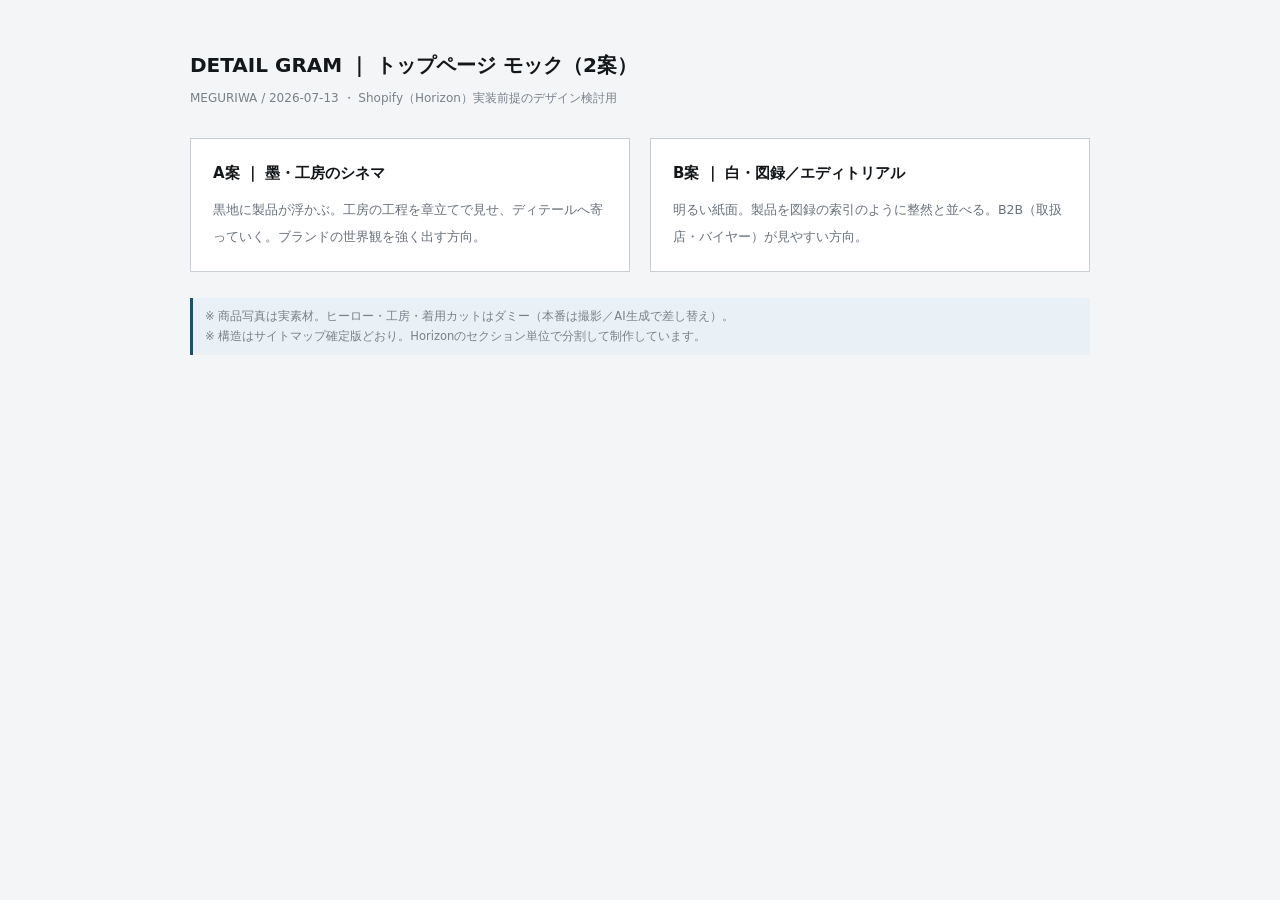
==== index.html @ 7b70e7d8 "DETAIL GRAM top mock A/B" ====
<!DOCTYPE html><html lang="ja"><head><meta charset="utf-8">
<meta name="viewport" content="width=device-width,initial-scale=1"><meta name="robots" content="noindex,nofollow">
<title>DETAIL GRAM ｜ モック2案</title>
<style>body{margin:0;font-family:'Yu Gothic',system-ui,sans-serif;background:#f4f5f6;color:#14171a;line-height:1.7}
.w{max-width:900px;margin:0 auto;padding:48px 22px 70px}h1{font-size:20px;margin:0 0 6px}
.s{font-size:12px;color:#78808a;margin-bottom:30px}
.c{display:grid;grid-template-columns:1fr 1fr;gap:20px}
a.card{display:block;border:1px solid #c9ced4;background:#fff;padding:22px;text-decoration:none;color:inherit;transition:.25s}
a.card:hover{transform:translateY(-3px);box-shadow:0 10px 24px rgba(20,30,50,.12)}
a.card b{display:block;font-size:15px;margin-bottom:8px}a.card span{font-size:12.5px;color:#68707a}
.n{margin-top:26px;font-size:11.5px;color:#78808a;border-left:3px solid #1f4f6b;background:#eaf1f6;padding:9px 12px}
@media(max-width:700px){.c{grid-template-columns:1fr}}</style></head><body>
<div class="w"><h1>DETAIL GRAM ｜ トップページ モック（2案）</h1>
<div class="s">MEGURIWA / 2026-07-13 ・ Shopify（Horizon）実装前提のデザイン検討用</div>
<div class="c">
<a class="card" href="a.html"><b>A案 ｜ 墨・工房のシネマ</b><span>黒地に製品が浮かぶ。工房の工程を章立てで見せ、ディテールへ寄っていく。ブランドの世界観を強く出す方向。</span></a>
<a class="card" href="b.html"><b>B案 ｜ 白・図録／エディトリアル</b><span>明るい紙面。製品を図録の索引のように整然と並べる。B2B（取扱店・バイヤー）が見やすい方向。</span></a>
</div>
<div class="n">※ 商品写真は実素材。ヒーロー・工房・着用カットはダミー（本番は撮影／AI生成で差し替え）。<br>※ 構造はサイトマップ確定版どおり。Horizonのセクション単位で分割して制作しています。</div>
</div></body></html>
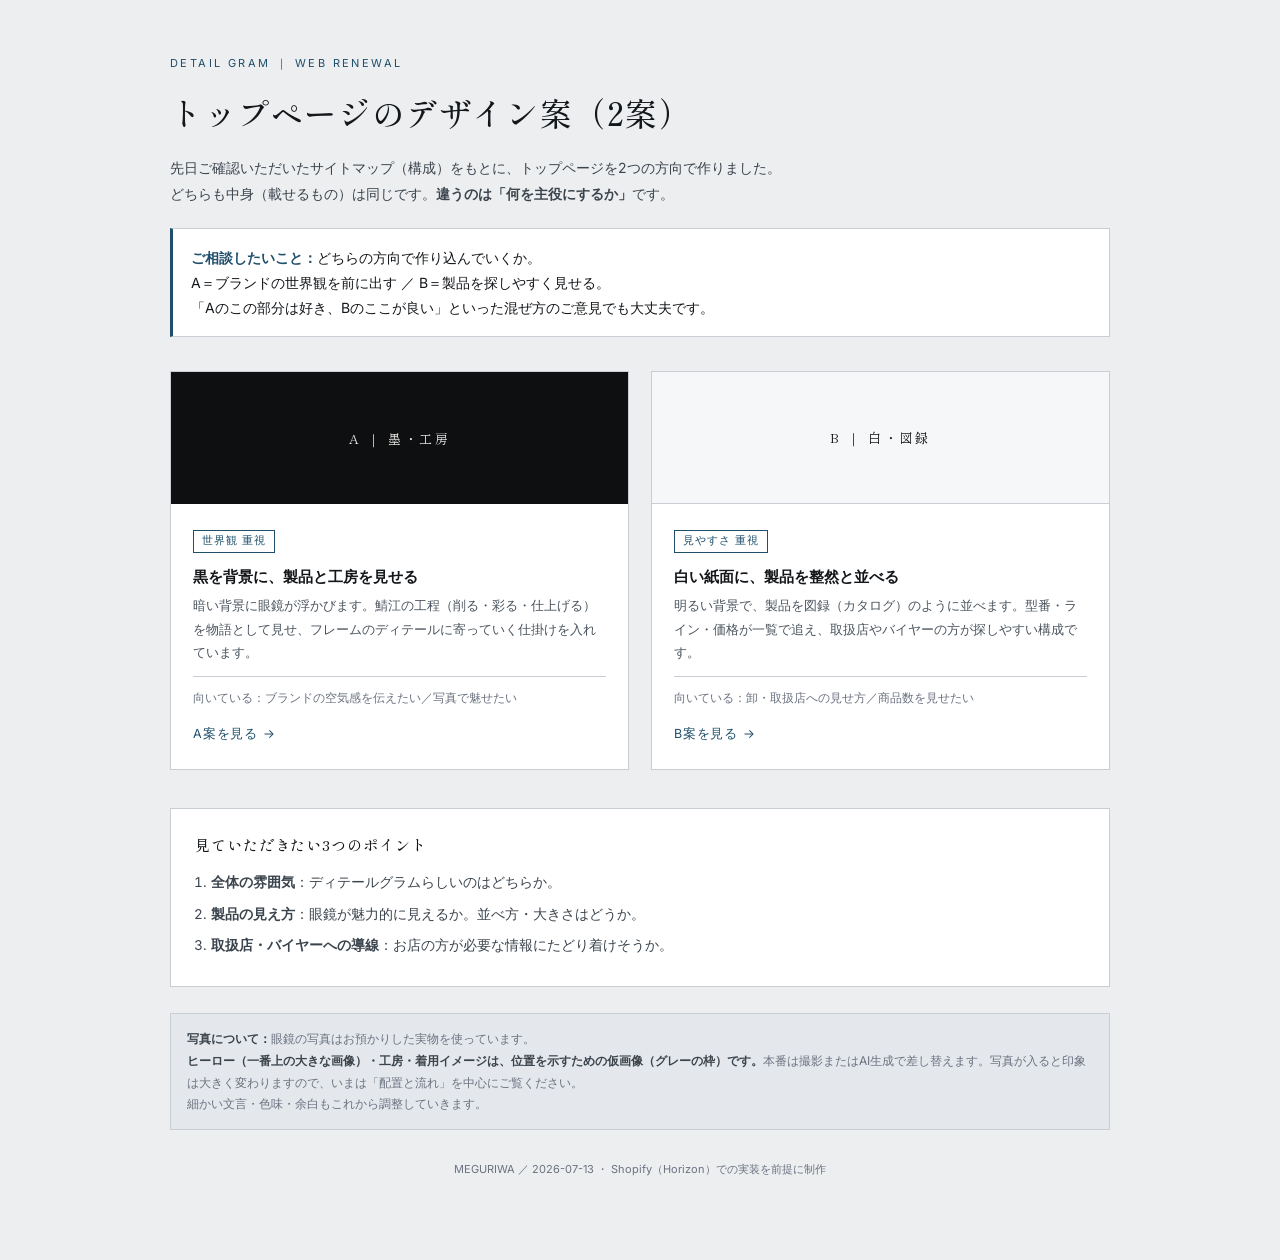
==== commit d580991e: "client-facing: comparison entry, dummy-image notes, back links" ====
--- a/index.html
+++ b/index.html
@@ -1,20 +1,104 @@
-<!DOCTYPE html><html lang="ja"><head><meta charset="utf-8">
-<meta name="viewport" content="width=device-width,initial-scale=1"><meta name="robots" content="noindex,nofollow">
-<title>DETAIL GRAM ｜ モック2案</title>
-<style>body{margin:0;font-family:'Yu Gothic',system-ui,sans-serif;background:#f4f5f6;color:#14171a;line-height:1.7}
-.w{max-width:900px;margin:0 auto;padding:48px 22px 70px}h1{font-size:20px;margin:0 0 6px}
-.s{font-size:12px;color:#78808a;margin-bottom:30px}
-.c{display:grid;grid-template-columns:1fr 1fr;gap:20px}
-a.card{display:block;border:1px solid #c9ced4;background:#fff;padding:22px;text-decoration:none;color:inherit;transition:.25s}
-a.card:hover{transform:translateY(-3px);box-shadow:0 10px 24px rgba(20,30,50,.12)}
-a.card b{display:block;font-size:15px;margin-bottom:8px}a.card span{font-size:12.5px;color:#68707a}
-.n{margin-top:26px;font-size:11.5px;color:#78808a;border-left:3px solid #1f4f6b;background:#eaf1f6;padding:9px 12px}
-@media(max-width:700px){.c{grid-template-columns:1fr}}</style></head><body>
-<div class="w"><h1>DETAIL GRAM ｜ トップページ モック（2案）</h1>
-<div class="s">MEGURIWA / 2026-07-13 ・ Shopify（Horizon）実装前提のデザイン検討用</div>
-<div class="c">
-<a class="card" href="a.html"><b>A案 ｜ 墨・工房のシネマ</b><span>黒地に製品が浮かぶ。工房の工程を章立てで見せ、ディテールへ寄っていく。ブランドの世界観を強く出す方向。</span></a>
-<a class="card" href="b.html"><b>B案 ｜ 白・図録／エディトリアル</b><span>明るい紙面。製品を図録の索引のように整然と並べる。B2B（取扱店・バイヤー）が見やすい方向。</span></a>
+<!DOCTYPE html>
+<html lang="ja">
+<head>
+<meta charset="utf-8">
+<meta name="viewport" content="width=device-width,initial-scale=1">
+<meta name="robots" content="noindex,nofollow">
+<title>DETAIL GRAM ｜ トップページ デザイン案（2案）</title>
+<link rel="preconnect" href="https://fonts.googleapis.com">
+<link rel="preconnect" href="https://fonts.gstatic.com" crossorigin>
+<link href="https://fonts.googleapis.com/css2?family=Shippori+Mincho:wght@500&family=Inter:wght@400;500;600&display=swap" rel="stylesheet">
+<style>
+  :root{ --paper:#eceef0; --ink:#14171a; --sub:#6b7280; --line:#c9ced4; --accent:#1f4f6b; }
+  *{box-sizing:border-box}
+  body{ margin:0; background:var(--paper); color:var(--ink);
+    font-family:'Inter',system-ui,'Hiragino Kaku Gothic ProN','Yu Gothic',sans-serif; line-height:1.8 }
+  .w{ width:min(940px,92vw); margin:0 auto; padding:54px 0 80px }
+  .eyebrow{ font-size:11px; letter-spacing:.22em; color:var(--accent); margin-bottom:10px }
+  h1{ font-family:'Shippori Mincho',serif; font-weight:500; font-size:clamp(1.35rem,1rem+1.1vw,1.9rem);
+    margin:0 0 14px; letter-spacing:.05em }
+  .intro{ font-size:14px; color:#3b444d; margin:0 0 8px }
+  .ask{ font-size:14px; background:#fff; border:1px solid var(--line); border-left:3px solid var(--accent);
+    padding:16px 18px; margin:22px 0 34px }
+  .ask b{ color:var(--accent) }
+
+  .cards{ display:grid; grid-template-columns:1fr 1fr; gap:22px }
+  a.card{ display:flex; flex-direction:column; background:#fff; border:1px solid var(--line);
+    text-decoration:none; color:inherit; transition:transform .25s, box-shadow .25s; overflow:hidden }
+  a.card:hover{ transform:translateY(-3px); box-shadow:0 12px 28px rgba(20,30,50,.13) }
+  .thumb{ height:132px; display:flex; align-items:center; justify-content:center;
+    font-family:'Shippori Mincho',serif; letter-spacing:.2em; font-size:13px }
+  .thumb.a{ background:#0e0f11; color:#e8e6e2 }
+  .thumb.b{ background:#f6f7f8; color:#14171a; border-bottom:1px solid var(--line) }
+  .cbody{ padding:20px 22px 24px }
+  .cbody b{ display:block; font-size:15px; margin-bottom:4px }
+  .cbody .tag{ display:inline-block; font-size:10.5px; letter-spacing:.1em; color:var(--accent);
+    border:1px solid var(--accent); padding:1px 8px; margin-bottom:10px }
+  .cbody p{ font-size:13px; color:#4b545e; margin:0 0 12px }
+  .cbody .fit{ font-size:12px; color:var(--sub); border-top:1px solid var(--line); padding-top:10px; margin:0 }
+  .cbody .open{ margin-top:14px; font-size:12.5px; color:var(--accent); letter-spacing:.06em }
+
+  .look{ margin-top:38px; background:#fff; border:1px solid var(--line); padding:22px 24px }
+  .look h2{ font-family:'Shippori Mincho',serif; font-weight:500; font-size:15px; margin:0 0 12px; letter-spacing:.06em }
+  .look ol{ margin:0; padding-left:1.2em; font-size:13.5px; color:#3b444d }
+  .look li{ margin:7px 0 }
+  .note{ margin-top:26px; font-size:12px; color:var(--sub); background:#e4e8ec; border:1px solid var(--line); padding:14px 16px }
+  .note b{ color:#3b444d }
+  .foot{ margin-top:30px; font-size:11px; color:var(--sub); text-align:center }
+  @media(max-width:760px){ .cards{ grid-template-columns:1fr } }
+</style>
+</head>
+<body>
+<div class="w">
+  <div class="eyebrow">DETAIL GRAM ｜ WEB RENEWAL</div>
+  <h1>トップページのデザイン案（2案）</h1>
+  <p class="intro">先日ご確認いただいたサイトマップ（構成）をもとに、トップページを2つの方向で作りました。<br>どちらも中身（載せるもの）は同じです。<b>違うのは「何を主役にするか」</b>です。</p>
+
+  <div class="ask">
+    <b>ご相談したいこと：</b>どちらの方向で作り込んでいくか。<br>
+    A＝ブランドの世界観を前に出す ／ B＝製品を探しやすく見せる。<br>
+    「Aのこの部分は好き、Bのここが良い」といった混ぜ方のご意見でも大丈夫です。
+  </div>
+
+  <div class="cards">
+    <a class="card" href="a.html">
+      <div class="thumb a">A ｜ 墨・工房</div>
+      <div class="cbody">
+        <span class="tag">世界観 重視</span>
+        <b>黒を背景に、製品と工房を見せる</b>
+        <p>暗い背景に眼鏡が浮かびます。鯖江の工程（削る・彩る・仕上げる）を物語として見せ、フレームのディテールに寄っていく仕掛けを入れています。</p>
+        <p class="fit">向いている：ブランドの空気感を伝えたい／写真で魅せたい</p>
+        <div class="open">A案を見る →</div>
+      </div>
+    </a>
+    <a class="card" href="b.html">
+      <div class="thumb b">B ｜ 白・図録</div>
+      <div class="cbody">
+        <span class="tag">見やすさ 重視</span>
+        <b>白い紙面に、製品を整然と並べる</b>
+        <p>明るい背景で、製品を図録（カタログ）のように並べます。型番・ライン・価格が一覧で追え、取扱店やバイヤーの方が探しやすい構成です。</p>
+        <p class="fit">向いている：卸・取扱店への見せ方／商品数を見せたい</p>
+        <div class="open">B案を見る →</div>
+      </div>
+    </a>
+  </div>
+
+  <div class="look">
+    <h2>見ていただきたい3つのポイント</h2>
+    <ol>
+      <li><b>全体の雰囲気</b>：ディテールグラムらしいのはどちらか。</li>
+      <li><b>製品の見え方</b>：眼鏡が魅力的に見えるか。並べ方・大きさはどうか。</li>
+      <li><b>取扱店・バイヤーへの導線</b>：お店の方が必要な情報にたどり着けそうか。</li>
+    </ol>
+  </div>
+
+  <div class="note">
+    <b>写真について：</b>眼鏡の写真はお預かりした実物を使っています。<br>
+    <b>ヒーロー（一番上の大きな画像）・工房・着用イメージは、位置を示すための仮画像（グレーの枠）です。</b>本番は撮影またはAI生成で差し替えます。写真が入ると印象は大きく変わりますので、いまは「配置と流れ」を中心にご覧ください。<br>
+    細かい文言・色味・余白もこれから調整していきます。
+  </div>
+
+  <div class="foot">MEGURIWA ／ 2026-07-13 ・ Shopify（Horizon）での実装を前提に制作</div>
 </div>
-<div class="n">※ 商品写真は実素材。ヒーロー・工房・着用カットはダミー（本番は撮影／AI生成で差し替え）。<br>※ 構造はサイトマップ確定版どおり。Horizonのセクション単位で分割して制作しています。</div>
-</div></body></html>
+</body>
+</html>
